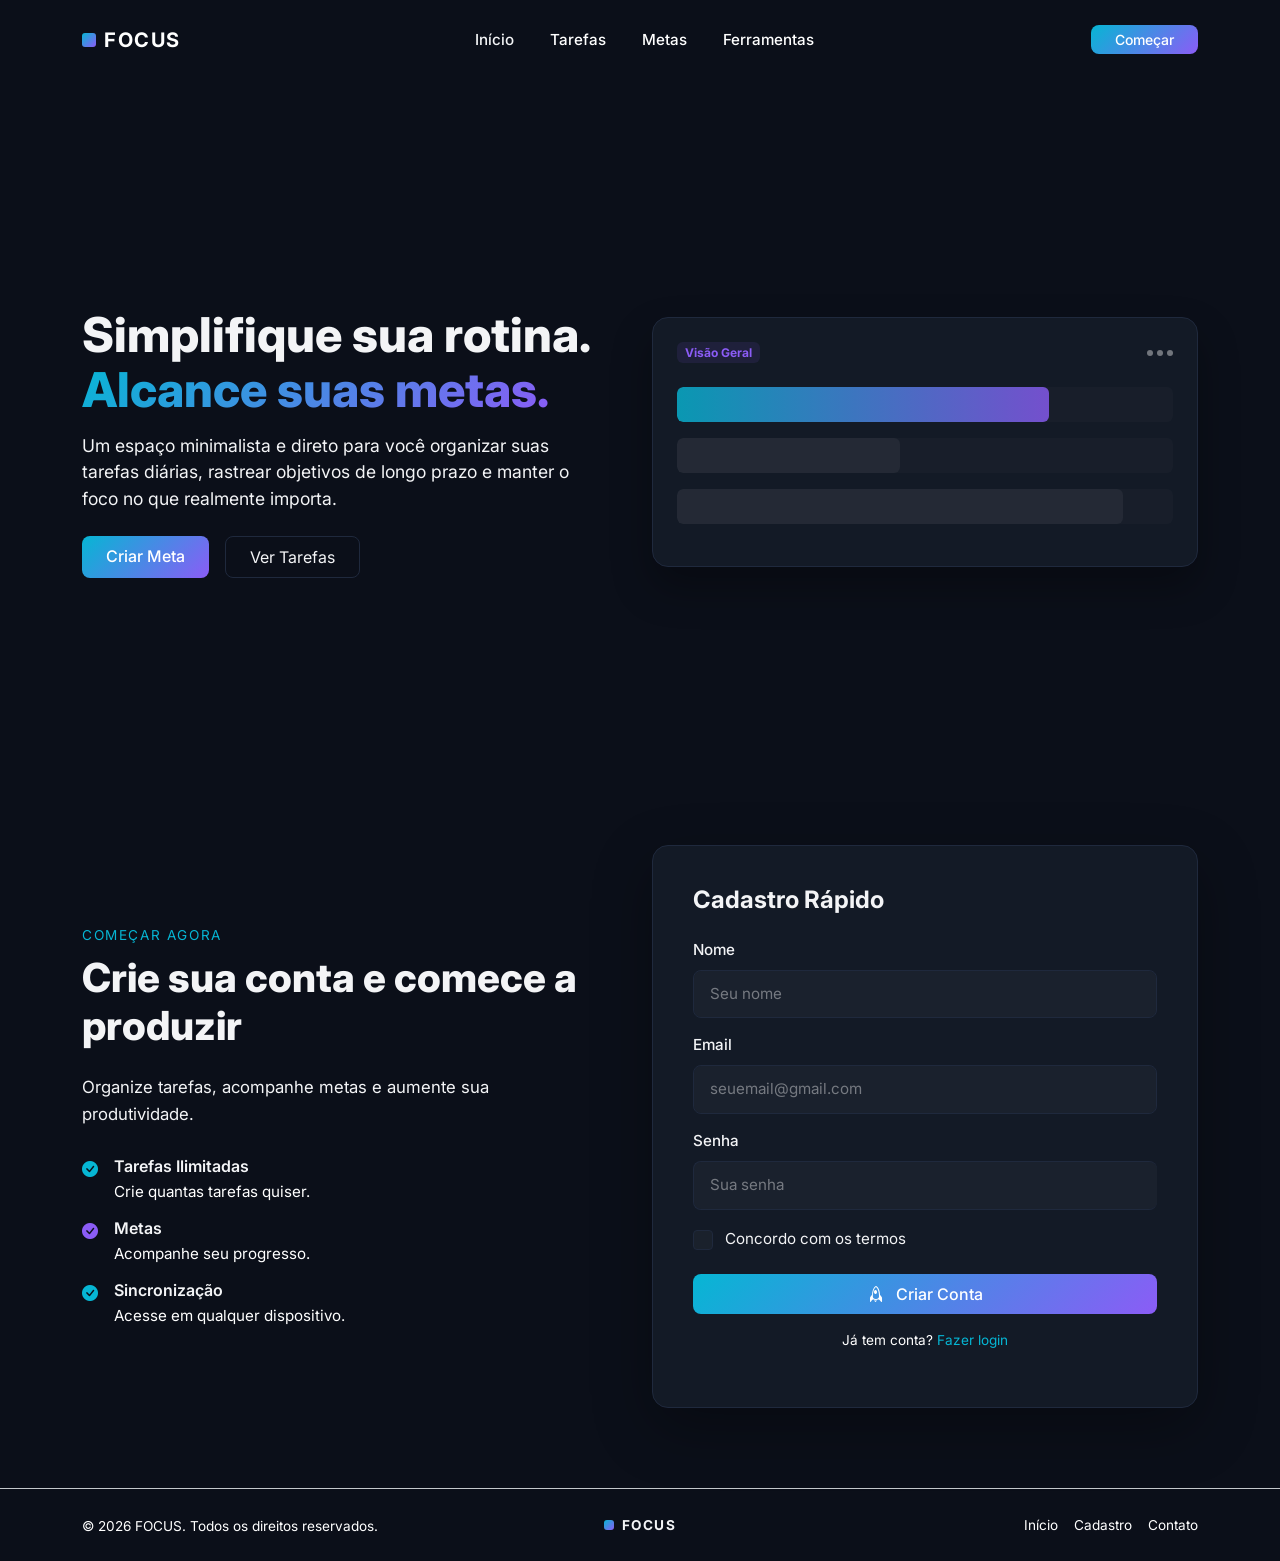
==== index.html @ 80962de4 "Repositório criado" ====
<!DOCTYPE html>
<html lang="pt-BR">

<head>
    <meta charset="UTF-8">
    <meta name="viewport" content="width=device-width, initial-scale=1.0">
    <title>Focus - Tarefas e Metas Pessoais</title>

    <link rel="preconnect" href="https://fonts.googleapis.com">
    <link rel="preconnect" href="https://fonts.gstatic.com" crossorigin>
    <link href="https://fonts.googleapis.com/css2?family=Inter:wght@400;500;600;700;800&display=swap" rel="stylesheet">

    <link href="https://cdn.jsdelivr.net/npm/bootstrap@5.3.2/dist/css/bootstrap.min.css" rel="stylesheet">

    <link href="https://cdn.jsdelivr.net/npm/bootstrap-icons@1.11.1/font/bootstrap-icons.css" rel="stylesheet">

    <link rel="stylesheet" href="style.css">
</head>

<body>

    <nav class="navbar navbar-expand-lg navbar-dark fixed-top custom-navbar">
        <div class="container">
            <a class="navbar-brand d-flex align-items-center" href="#inicio">
                <div class="logo-icon me-2"></div>
                <span class="fw-bold tracking-wider">FOCUS</span>
            </a>
            <button class="navbar-toggler border-0" type="button" data-bs-toggle="collapse" data-bs-target="#navbarNav">
                <span class="navbar-toggler-icon"></span>
            </button>
            <div class="collapse navbar-collapse" id="navbarNav">
                <ul class="navbar-nav mx-auto">
                    <li class="nav-item"><a class="nav-link active" href="#inicio">Início</a></li>
                    <li class="nav-item"><a class="nav-link" href="#tarefas">Tarefas</a></li>
                    <li class="nav-item"><a class="nav-link" href="#metas">Metas</a></li>
                    <li class="nav-item"><a class="nav-link" href="#ferramentas">Ferramentas</a></li>
                </ul>
                <div class="d-flex mt-3 mt-lg-0">
                    <a href="#cadastro" class="btn btn-premium btn-sm px-4 w-100 w-lg-auto">Começar</a>
                </div>
            </div>
        </div>
    </nav>

    <!-- SEÇÃO HOME -->
    <section id="inicio" class="hero-section d-flex align-items-center">
        <div class="container">
            <div class="row align-items-center gy-5">
                <div class="col-lg-6 scroll-reveal">
                    <h1 class="hero-title mb-3">Simplifique sua rotina. <br><span class="text-gradient">Alcance suas
                            metas.</span></h1>
                    <p class="hero-subtitle mb-4">Um espaço minimalista e direto para você organizar suas tarefas
                        diárias, rastrear objetivos de longo prazo e manter o foco no que realmente importa.</p>
                    <div class="d-flex gap-3">
                        <a href="#cadastro" class="btn btn-premium px-4 py-2">Criar Meta</a>
                        <a href="#tarefas" class="btn btn-outline-custom px-4 py-2">Ver Tarefas</a>
                    </div>
                </div>
                <div class="col-lg-6 scroll-reveal">
                    <div class="dashboard-preview p-4">
                        <div class="d-flex justify-content-between align-items-center mb-4">
                            <span class="badge bg-purple-soft">Visão Geral</span>
                            <div class="dots-actions d-flex gap-1">
                                <span class="dot"></span><span class="dot"></span><span class="dot"></span>
                            </div>
                        </div>
                        <div class="preview-row mb-3">
                            <div class="preview-bar visual-glow" style="width: 75%;"></div>
                        </div>
                        <div class="preview-row mb-3">
                            <div class="preview-bar" style="width: 45%;"></div>
                        </div>
                        <div class="preview-row">
                            <div class="preview-bar" style="width: 90%;"></div>
                        </div>
                    </div>
                </div>
            </div>
        </div>
    </section>

    <!-- SEÇÃO CADASTRO -->
    <section id="cadastro" class="section-spacing cadastro-section">
        <div class="container">
            <div class="row align-items-center gy-5">

                <!-- Informações -->
                <div class="col-lg-6 scroll-reveal">
                    <span class="text-uppercase tracking-wider text-cyan font-sm d-block mb-2">
                        Começar Agora
                    </span>

                    <h2 class="section-title mb-4">
                        Crie sua conta e comece a produzir
                    </h2>

                    <p class="cadastro-subtitle mb-4">
                        Organize tarefas, acompanhe metas e aumente sua produtividade.
                    </p>

                    <div class="benefits-list">

                        <div class="benefit-item d-flex gap-3 mb-3">
                            <i class="bi bi-check-circle-fill text-cyan"></i>
                            <div>
                                <h5 class="mb-1">Tarefas Ilimitadas</h5>
                                <p class="mb-0">Crie quantas tarefas quiser.</p>
                            </div>
                        </div>

                        <div class="benefit-item d-flex gap-3 mb-3">
                            <i class="bi bi-check-circle-fill text-purple"></i>
                            <div>
                                <h5 class="mb-1">Metas</h5>
                                <p class="mb-0">Acompanhe seu progresso.</p>
                            </div>
                        </div>

                        <div class="benefit-item d-flex gap-3">
                            <i class="bi bi-check-circle-fill text-cyan"></i>
                            <div>
                                <h5 class="mb-1">Sincronização</h5>
                                <p class="mb-0">Acesse em qualquer dispositivo.</p>
                            </div>
                        </div>

                    </div>
                </div>

                <!-- Formulário -->
                <div class="col-lg-6 scroll-reveal">
                    <div class="cadastro-form-container">

                        <div class="cadastro-form">

                            <h3 class="form-title mb-4">
                                Cadastro Rápido
                            </h3>

                            <div class="form-group mb-3">
                                <label class="form-label">Nome</label>

                                <input type="text" class="form-control form-control-custom" id="name"
                                    placeholder="Seu nome">
                            </div>

                            <div class="form-group mb-3">
                                <label class="form-label">Email</label>

                                <input type="email" class="form-control form-control-custom" id="email"
                                    placeholder="seuemail@gmail.com">
                            </div>

                            <div class="form-group mb-3">
                                <label class="form-label">Senha</label>

                                <div class="input-group">
                                    <input style="color: white;" type="password"
                                        class="form-control form-control-custom" id="senha" placeholder="Sua senha">


                                </div>
                            </div>

                            <div class="form-check mb-4">
                                <input class="form-check-input" type="checkbox">

                                <label class="form-check-label">
                                    Concordo com os termos
                                </label>
                            </div>

                            <button onclick="cadastrar()" class="btn btn-premium w-100 py-2 mb-3">
                                <i class="bi bi-rocket me-2"></i>
                                Criar Conta
                            </button>

                            <p class="text-center text-muted font-sm">
                                Já tem conta?
                                <a href="./pages/login.html" class="link-highlight">
                                    Fazer login
                                </a>
                            </p>

                        </div>

                    </div>
                </div>

            </div>
        </div>
    </section>

    <!-- RODAPÉ -->
    <footer class="py-4 border-top border-secondary-subtle">
        <div class="container">
            <div class="row align-items-center gy-3">
                <div class="col-md-4 text-center text-md-start">
                    <span class="font-sm text-muted">&copy; 2026 FOCUS. Todos os direitos reservados.</span>
                </div>
                <div class="col-md-4 text-center">
                    <div class="d-flex justify-content-center gap-2">
                        <div class="logo-icon logo-sm"></div>
                        <span class="fw-bold font-sm tracking-wider">FOCUS</span>
                    </div>
                </div>
                <div class="col-md-4 text-center text-md-end">
                    <div class="footer-links d-flex justify-content-center justify-content-md-end gap-3">
                        <a href="#inicio" class="font-sm text-muted text-decoration-none">Início</a>
                        <a href="#cadastro" class="font-sm text-muted text-decoration-none">Cadastro</a>
                        <a href="#contato" class="font-sm text-muted text-decoration-none">Contato</a>
                    </div>
                </div>
            </div>
        </div>
    </footer>
    <!-- ALERTA -->
    <div style="display: none;" class="custom-alert alert-success-custom" id="alertBox">

        <div class="d-flex align-items-center gap-3">
            <i class="bi bi-check-circle-fill"></i>

            <div>
                <h6 class="mb-1">Conta criada com sucesso.</h6>
                <p class="mb-0">Vamos te direcionar para o login principal!</p>
            </div>
        </div>

        <button class="btn-close-alert" onclick="fecharAlert()">
            <i class="bi bi-x-lg"></i>
        </button>

    </div>

    <!-- ALERTA ERRO -->
    <div style="display: none;" class="custom-alert alert-error-custom" id="alertErro">

        <div class="d-flex align-items-center gap-3">
            <i class="bi bi-x-circle-fill"></i>

            <div>
                <h6 class="mb-1">Erro</h6>
                <p class="mb-0">Preencha todas as Informações por gentileza.
                </p>
            </div>
        </div>

        <button class="btn-close-alert" onclick="fecharErro()">
            <i class="bi bi-x-lg"></i>
        </button>

    </div>
    <script src="https://cdn.jsdelivr.net/npm/bootstrap@5.3.2/dist/js/bootstrap.bundle.min.js"></script>
    <script src="script.js"></script>

</body>

</html>
---- style.css ----
/* --- CONFIGURAÇÕES GERAIS E PALETA DE CORES --- */
:root {
  --bg-main: #0b0f19; /* Fundo escuro premium */
  --bg-card: #131a26; /* Superfície dos cards */
  --text-primary: #f3f4f6; /* Branco suave */
  --text-muted: #9ca3af; /* Cinza intermediário */
  --color-cyan: #06b6d4; /* Detalhe Ciano */
  --color-purple: #8b5cf6; /* Detalhe Roxo */
  --border-color: #1f293d; /* Bordas sutis */
}

html {
  scroll-behavior: smooth;
}

body {
  background-color: var(--bg-main);
  color: var(--text-primary);
  font-family:
    "Inter",
    -apple-system,
    sans-serif;
  overflow-x: hidden;
}

/* --- UTILITÁRIOS VISUAIS --- */
.text-gradient {
  background: linear-gradient(135deg, var(--color-cyan), var(--color-purple));
  -webkit-background-clip: text;
  -webkit-text-fill-color: transparent;
}

.tracking-wider {
  letter-spacing: 0.1rem;
}
.font-sm {
  font-size: 0.85rem;
}
.section-spacing {
  padding: 80px 0;
}
.text-muted {
  color: #ffffff !important;
}

/* Badges Soft */
.bg-cyan-soft {
  background-color: rgba(6, 182, 212, 0.1);
  color: var(--color-cyan);
}
.bg-purple-soft {
  background-color: rgba(139, 92, 246, 0.1);
  color: var(--color-purple);
}
.bg-blue-soft {
  background-color: rgba(59, 130, 246, 0.1);
  color: #3b82f6;
}

/* --- NAVBAR DINÂMICA --- */
.custom-navbar {
  background-color: transparent;
  transition: all 0.3s ease;
  padding: 20px 0;
  border-bottom: 1px solid transparent;
}

.custom-navbar.scrolled {
  background-color: rgba(11, 15, 25, 0.85);
  backdrop-filter: blur(12px);
  padding: 12px 0;
  border-bottom: 1px solid var(--border-color);
}

.logo-icon {
  width: 14px;
  height: 14px;
  background: linear-gradient(135deg, var(--color-cyan), var(--color-purple));
  border-radius: 3px;
}
.logo-sm {
  width: 10px;
  height: 10px;
  margin-top: 5px;
}

.navbar-nav .nav-link {
  color: #ffffff;
  font-size: 0.95rem;
  font-weight: 500;
  transition: color 0.2s ease;
  margin: 0 10px;
}

.navbar-nav .nav-link:hover,
.navbar-nav .nav-link.active {
  color: var(--text-primary);
}

/* --- BOTÕES --- */
.btn-premium {
  background: linear-gradient(135deg, var(--color-cyan), var(--color-purple));
  color: #fff;
  border: none;
  border-radius: 8px;
  font-weight: 500;
  transition:
    transform 0.2s ease,
    box-shadow 0.2s ease;
}

.btn-premium:hover {
  transform: translateY(-1px);
  box-shadow: 0 4px 20px rgba(6, 182, 212, 0.25);
  color: #fff;
}

.btn-outline-custom {
  background-color: transparent;
  color: var(--text-primary);
  border: 1px solid var(--border-color);
  border-radius: 8px;
  transition:
    background-color 0.2s ease,
    border-color 0.2s ease;
}

.btn-outline-custom:hover {
  background-color: rgba(255, 255, 255, 0.03);
  border-color: var(--text-muted);
  color: #fff;
}

/* --- HERO SECTION --- */
.hero-section {
  min-height: 85vh;
  padding-top: 120px;
}

.hero-title {
  font-size: 3rem;
  font-weight: 800;
  line-height: 1.15;
}

.hero-subtitle {
  font-size: 1.1rem;
  max-width: 500px;
}

/* Painel de Preview Simulado */
.dashboard-preview {
  background-color: var(--bg-card);
  border: 1px solid var(--border-color);
  border-radius: 16px;
  min-height: 250px;
  box-shadow: 0 20px 40px rgba(0, 0, 0, 0.3);
}

.preview-row {
  background-color: rgba(255, 255, 255, 0.02);
  height: 35px;
  border-radius: 6px;
  overflow: hidden;
  position: relative;
}

.preview-bar {
  height: 100%;
  background-color: rgba(255, 255, 255, 0.05);
  border-radius: 6px;
  transition: width 1s ease;
}

.preview-bar.visual-glow {
  background: linear-gradient(90deg, var(--color-cyan), var(--color-purple));
  opacity: 0.8;
}

.dot {
  width: 6px;
  height: 6px;
  background-color: #ffffff;
  border-radius: 50%;
  opacity: 0.4;
}

/* --- CARDS DE ESTATÍSTICA --- */
.stat-card {
  background-color: var(--bg-card);
  border: 1px solid var(--border-color);
  border-radius: 12px;
}

.stat-number {
  font-size: 2rem;
  font-weight: 700;
  margin-bottom: 4px;
}

/* --- TAREFAS --- */
.task-card {
  background-color: var(--bg-card);
  border: 1px solid var(--border-color);
  border-radius: 12px;
  transition:
    transform 0.25s ease,
    border-color 0.25s ease;
}

.task-card:hover {
  transform: translateY(-4px);
  border-color: rgba(6, 182, 212, 0.3);
}

.priority-indicator {
  font-size: 0.75rem;
  font-weight: 600;
  padding: 2px 8px;
  border-radius: 20px;
}
.priority-indicator.high {
  background-color: rgba(239, 68, 68, 0.1);
  color: #ef4444;
}
.priority-indicator.medium {
  background-color: rgba(245, 158, 11, 0.1);
  color: #f59e0b;
}
.priority-indicator.low {
  background-color: rgba(16, 185, 129, 0.1);
  color: #10b981;
}

.task-title {
  font-size: 1.15rem;
  font-weight: 600;
  margin-bottom: 8px;
}

.task-desc {
  font-size: 0.95rem;
  line-height: 1.5;
  color: #ffffff;
}

.btn-done {
  background: none;
  border: none;
  color: #ffffff;
  font-size: 0.85rem;
  font-weight: 500;
  transition: color 0.2s ease;
}

.btn-done:hover {
  color: var(--color-cyan);
}

.custom-progress {
  background-color: #1f293d;
  border-radius: 20px;
}
.custom-bg-cyan {
  background-color: var(--color-cyan);
}
.custom-bg-purple {
  background-color: var(--color-purple);
}

/* --- METAS --- */
.goal-card {
  background-color: var(--bg-card);
  border: 1px solid var(--border-color);
  border-radius: 14px;
}

.goal-title {
  font-size: 1.2rem;
  font-weight: 600;
}

/* Mini gráfico simulado */
.fake-chart {
  height: 60px;
  border-bottom: 1px solid var(--border-color);
}

.chart-bar {
  width: 16%;
  background-color: rgba(255, 255, 255, 0.04);
  border-radius: 4px 4px 0 0;
  transition: background-color 0.3s ease;
}

.chart-bar.active {
  background: linear-gradient(
    to top,
    rgba(6, 182, 212, 0.2),
    var(--color-cyan)
  );
}

/* --- FERRAMENTAS --- */
.tool-card {
  background-color: var(--bg-card);
  border: 1px solid var(--border-color);
  border-radius: 12px;
  transition: background-color 0.2s ease;
}

.tool-card:hover {
  background-color: rgba(19, 26, 38, 0.6);
}

.tool-icon {
  font-size: 1.5rem;
  width: 45px;
  height: 45px;
  background-color: rgba(255, 255, 255, 0.02);
  border-radius: 8px;
  display: flex;
  align-items: center;
  justify-content: center;
}

/* --- ANIMAÇÃO DE REVEAL (JS) --- */
.scroll-reveal {
  opacity: 0;
  transform: translateY(20px);
  transition:
    opacity 0.6s cubic-bezier(0.16, 1, 0.3, 1),
    transform 0.6s cubic-bezier(0.16, 1, 0.3, 1);
}

.scroll-reveal.visible {
  opacity: 1;
  transform: translateY(0);
}

/* --- SEÇÃO CADASTRO --- */
.cadastro-section {
  background-color: var(--bg-main);
  min-height: auto;
}

.cadastro-info h2 {
  font-size: 2.5rem;
  font-weight: 800;
  line-height: 1.2;
}

.cadastro-subtitle {
  font-size: 1.05rem;
  line-height: 1.6;
  max-width: 500px;
}

.benefits-list {
  margin-top: 30px;
}

.benefit-item {
  transition: transform 0.3s ease;
}

.benefit-item:hover {
  transform: translateX(8px);
}

.benefit-icon {
  font-size: 1.5rem;
  min-width: 30px;
}

.benefit-item h5 {
  font-size: 1rem;
  font-weight: 600;
  color: var(--text-primary);
}

.benefit-item p {
  font-size: 0.95rem;
  color: #ffffff;
}

.text-cyan {
  color: var(--color-cyan) !important;
}

.text-purple {
  color: var(--color-purple) !important;
}

/* --- FORMULÁRIO CADASTRO --- */
.cadastro-form-container {
  background-color: var(--bg-card);
  border: 1px solid var(--border-color);
  border-radius: 16px;
  padding: 40px;
  box-shadow: 0 20px 60px rgba(0, 0, 0, 0.3);
}

.form-title {
  font-size: 1.5rem;
  font-weight: 700;
  color: var(--text-primary);
}

.form-group {
  position: relative;
}

.form-label {
  font-size: 0.95rem;
  font-weight: 500;
  color: var(--text-primary);
  margin-bottom: 8px;
  display: block;
}

.form-control-custom,
.form-select-custom {
  background-color: rgba(255, 255, 255, 0.03);
  border: 1px solid var(--border-color);
  border-radius: 8px;
  color: var(--text-primary);
  padding: 12px 16px;
  font-size: 0.95rem;
  transition: all 0.3s ease;
}

.form-control-custom:focus,
.form-select-custom:focus {
  background-color: rgba(255, 255, 255, 0.05);
  border-color: var(--color-cyan);
  box-shadow: 0 0 0 3px rgba(6, 182, 212, 0.1);
  outline: none;
}

.form-control-custom::placeholder {
  color: rgba(255, 255, 255, 0.4);
}

.input-group .form-control-custom {
  border-right: none;
}

.btn-toggle-password {
  background-color: rgba(255, 255, 255, 0.03);
  border: 1px solid var(--border-color);
  border-left: none;
  border-radius: 0 8px 8px 0;
  color: var(--text-muted);
  padding: 12px 16px;
  transition: all 0.3s ease;
}

.btn-toggle-password:hover {
  background-color: rgba(255, 255, 255, 0.05);
  color: var(--color-cyan);
}

.form-hint {
  display: block;
  margin-top: 6px;
  font-size: 0.8rem;
  color: rgba(255, 255, 255, 0.6);
}

.form-check-input {
  background-color: rgba(255, 255, 255, 0.03);
  border: 1px solid var(--border-color);
  width: 20px;
  height: 20px;
  cursor: pointer;
  transition: all 0.2s ease;
}

.form-check-input:checked {
  background-color: var(--color-cyan);
  border-color: var(--color-cyan);
}

.form-check-input:focus {
  box-shadow: 0 0 0 3px rgba(6, 182, 212, 0.2);
}

.form-check-label {
  font-size: 0.95rem;
  margin-left: 8px;
  cursor: pointer;
  line-height: 1.5;
}

.link-highlight {
  color: var(--color-cyan);
  text-decoration: none;
  transition: color 0.2s ease;
}

.link-highlight:hover {
  color: var(--color-purple);
  text-decoration: underline;
}

/* --- DIVIDER --- */
.divider-or {
  position: relative;
  text-align: center;
  margin: 24px 0;
}

.divider-or::before {
  content: "";
  position: absolute;
  top: 50%;
  left: 0;
  right: 0;
  height: 1px;
  background-color: var(--border-color);
  z-index: 0;
}

.divider-or span {
  background-color: var(--bg-card);
  padding: 0 12px;
  position: relative;
  z-index: 1;
  font-size: 0.9rem;
  color: rgba(255, 255, 255, 0.6);
}

/* --- BOTÕES SOCIAIS --- */
.btn-social-login {
  background-color: rgba(255, 255, 255, 0.03);
  border: 1px solid var(--border-color);
  color: var(--text-primary);
  border-radius: 8px;
  padding: 12px 16px;
  font-weight: 500;
  transition: all 0.3s ease;
}

.btn-social-login:hover {
  background-color: rgba(255, 255, 255, 0.05);
  border-color: var(--color-cyan);
  color: var(--color-cyan);
}

/* --- SECTION TITLE --- */
.section-title {
  font-size: 2.5rem;
  font-weight: 800;
  line-height: 1.2;
}

/* --- RESPONSIVIDADE ADICIONAL --- */
@media (max-width: 768px) {
  .hero-title {
    font-size: 2.2rem;
  }
  .section-spacing {
    padding: 50px 0;
  }
  .custom-navbar {
    background-color: var(--bg-main);
  }
  .cadastro-form-container {
    padding: 30px 20px;
  }
  .cadastro-info h2 {
    font-size: 2rem;
  }
  .section-title {
    font-size: 2rem;
  }
}
.custom-alert {
  position: fixed;
  top: 20px;
  right: 20px;
  z-index: 9999;

  width: 350px;
  padding: 16px 20px;

  border-radius: 16px;

  display: flex;
  justify-content: space-between;
  align-items: center;

  backdrop-filter: blur(10px);

  border: 1px solid rgba(255, 255, 255, 0.1);

  animation: alertShow 0.4s ease;
}

.custom-alert i {
  font-size: 1.2rem;
}

.custom-alert h6 {
  margin: 0;
  font-weight: 600;
}

.custom-alert p {
  margin: 0;
  font-size: 0.9rem;
  opacity: 0.8;
}

.alert-success-custom {
  background: rgba(0, 255, 170, 0.08);
  border-color: rgba(0, 255, 170, 0.2);
}

.alert-error-custom {
  background: rgba(255, 70, 70, 0.08);
  border-color: rgba(255, 70, 70, 0.2);
}

.alert-warning-custom {
  background: rgba(255, 200, 0, 0.08);
  border-color: rgba(255, 200, 0, 0.2);
}

.btn-close-alert {
  background: transparent;
  border: none;
  color: white;
  font-size: 1rem;
}

@keyframes alertShow {
  from {
    opacity: 0;
    transform: translateX(100px);
  }

  to {
    opacity: 1;
    transform: translateX(0);
  }
}
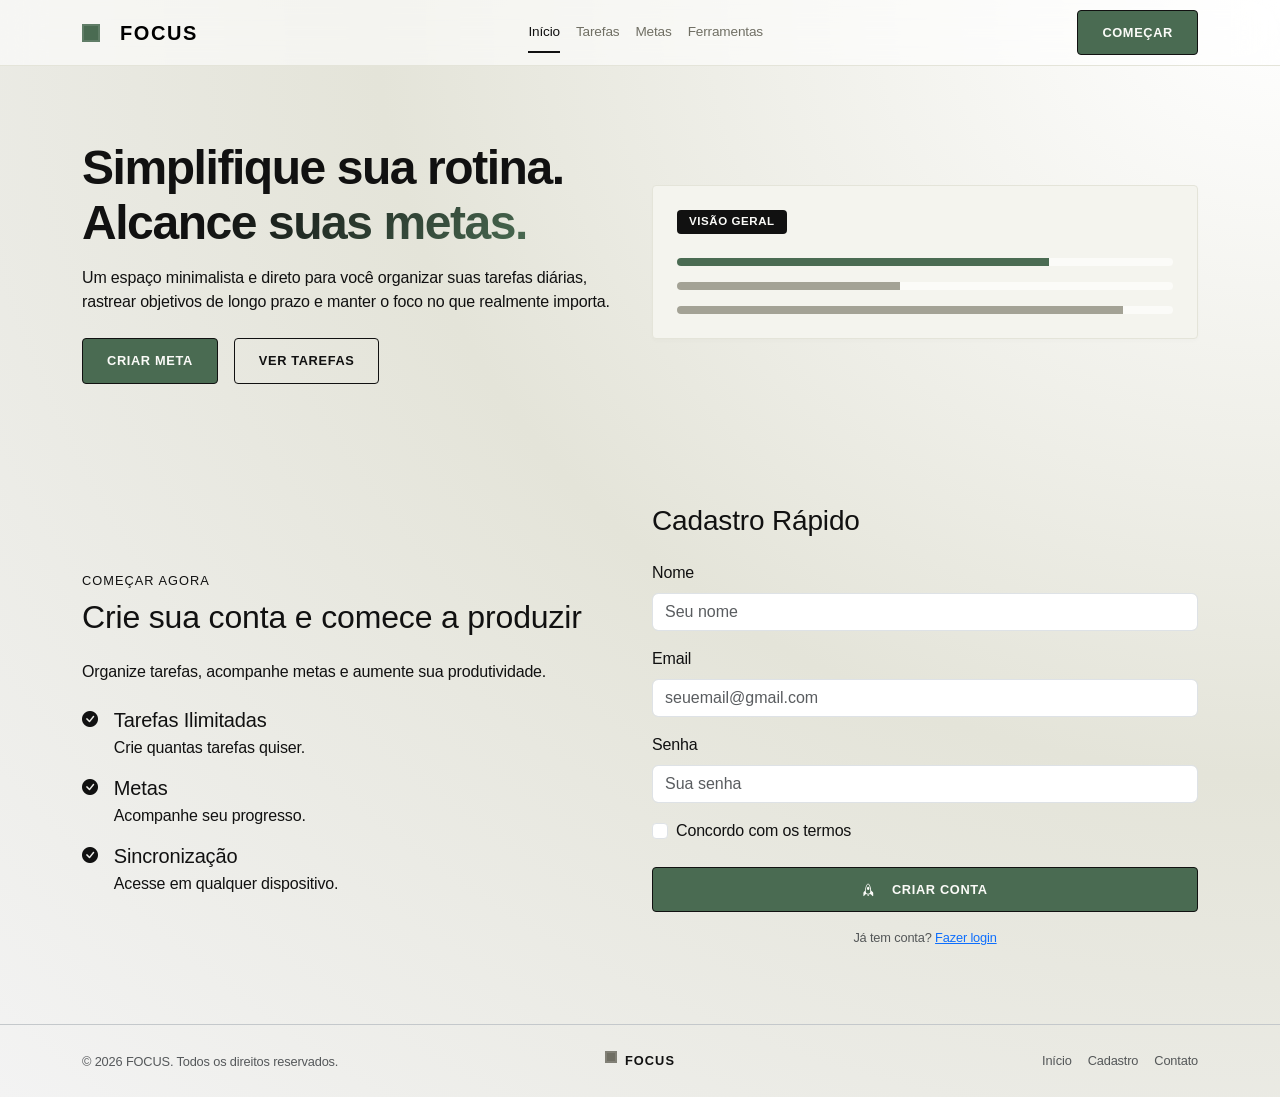
==== commit e7b243a6: "Melhorias no designer junto com uma otimização no css." ====
--- a/index.html
+++ b/index.html
@@ -14,7 +14,8 @@
 
     <link href="https://cdn.jsdelivr.net/npm/bootstrap-icons@1.11.1/font/bootstrap-icons.css" rel="stylesheet">
 
-    <link rel="stylesheet" href="style.css">
+
+    <link rel="stylesheet" href="./home/home.css">
 </head>
 
 <body>
@@ -23,9 +24,11 @@
         <div class="container">
             <a class="navbar-brand d-flex align-items-center" href="#inicio">
                 <div class="logo-icon me-2"></div>
-                <span class="fw-bold tracking-wider">FOCUS</span>
+                <span class="fw-bold tracking-wider text-black">FOCUS</span>
             </a>
-            <button class="navbar-toggler border-0" type="button" data-bs-toggle="collapse" data-bs-target="#navbarNav">
+
+            <button style="background-color:#4a6b52;" class="navbar-toggler border-0" type="button"
+                data-bs-toggle="collapse" data-bs-target="#navbarNav">
                 <span class="navbar-toggler-icon"></span>
             </button>
             <div class="collapse navbar-collapse" id="navbarNav">
--- a/home/home.css
+++ b/home/home.css
@@ -0,0 +1,561 @@
+/* ==========================================================================
+   FOCUS STUDIOS — PREMIUM MOSS, BEIGE & CREAM EDITORIAL THEME
+   ========================================================================== */
+
+:root {
+  /* Paleta Orgânica, Confortável e de Alto Impacto */
+  --bg-app: #fbfbf8; /* Branco Creme (Fundo quente, limpo e confortável) */
+  --bg-card: #f4f4ee; /* Bege Suave (Contraste elegante para os cards) */
+  --bg-white: #ffffff; /* Blanco Puro para foco cirúrgico em inputs/previews */
+
+  --border-ui: #e4e4d9; /* Linhas finas e discretas estruturais */
+  --border-ui-focus: #000000; /* Foco em Preto Absoluto */
+
+  /* Identidade Visual: Verde Musgo + Black */
+  --brand-primary: #111111; /* Preto Absoluto para comandos e textos principais */
+  --brand-primary-hover: #2a2a26; /* Preto suavizado para hover */
+  --brand-moss: #4a6b52; /* Verde Musgo Principal para sotaques e energia */
+  --brand-moss-glow: #628c6d; /* Verde Musgo Claro para destaques */
+  --brand-secondary: #706f64; /* Cinza acastanhado para suporte */
+
+  /* Tipografia e Legibilidade Clássica */
+  --text-main: #111111; /* Texto principal em preto puro */
+  --text-muted: #706f64; /* Tom médio para descrições */
+  --text-light: #a3a295; /* Tom claro para detalhes menores */
+
+  /* Sombras Arquitetônicas Limpas */
+  --shadow-sm: 0 2px 4px rgba(17, 17, 17, 0.02);
+  --shadow-md: 0 8px 20px rgba(17, 17, 17, 0.04);
+  --shadow-lg: 0 16px 32px rgba(17, 17, 17, 0.06);
+
+  /* Transição Fluida Premium */
+  --transition-subtle: all 0.2s cubic-bezier(0.16, 1, 0.3, 1);
+}
+
+/* ==========================================================================
+   RESET & REESTRUTURAÇÃO VISUAL
+   ========================================================================== */
+* {
+  box-sizing: border-box;
+  margin: 0;
+  padding: 0;
+}
+
+body {
+  background: radial-gradient(
+    ellipse at top right,
+    transparent,
+    #e4e4d9,
+    #f3f3f3
+  );
+  color: var(--text-main) !important;
+  font-family:
+    -apple-system, BlinkMacSystemFont, "Segoe UI", Roboto, Helvetica, Arial,
+    sans-serif;
+  letter-spacing: -0.01em;
+  -webkit-font-smoothing: antialiased;
+  overflow-x: hidden;
+  padding-top: 100px; /* Evita que o topo seja engolido pela Navbar fixa */
+}
+
+/* Compatibilidade com classes antigas de espaçamento */
+.section-spacing {
+  padding: 60px 0;
+}
+
+/* Gradientes Impressionantes mesclando Preto e Verde Musgo */
+.text-gradient,
+.text-gradient-moss {
+  background: linear-gradient(
+    135deg,
+    var(--brand-primary) 30%,
+    var(--brand-moss) 100%
+  );
+  -webkit-background-clip: text;
+  -webkit-text-fill-color: transparent;
+  font-weight: 800;
+}
+
+.tracking-wider {
+  letter-spacing: 0.08em !important;
+  text-transform: uppercase;
+}
+
+.font-sm {
+  font-size: 0.8rem !important;
+}
+
+/* ==========================================================================
+   BADGES & ETIQUETAS ESTILO ALFAIATARIA (Ajustado para compatibilidade)
+   ========================================================================== */
+.custom-badge,
+.custom-badge-moss,
+.bg-purple-soft,
+.badge,
+.pomodoro-popup__label {
+  font-size: 0.72rem !important;
+  font-weight: 600 !important;
+  padding: 6px 12px !important;
+  border-radius: 4px !important;
+  text-transform: uppercase !important;
+  letter-spacing: 0.05em !important;
+  display: inline-flex !important;
+  align-items: center;
+}
+
+/* Padrão de cor unificado para badges secundários */
+.custom-badge,
+.custom-badge-moss,
+.badge:not(.bg-purple-soft) {
+  color: var(--brand-moss) !important;
+  background: rgba(74, 107, 82, 0.08) !important;
+  border: 1px solid rgba(74, 107, 82, 0.2) !important;
+}
+
+/* Badge de Visão Geral em Destaque Dark */
+.bg-purple-soft {
+  color: var(--bg-app) !important;
+  background: var(--brand-primary) !important;
+  border: none !important;
+}
+
+/* ==========================================================================
+   NAVBAR COMPONENT & LOGO REFINADA (EDITORIAL / ART GALLERY)
+   ========================================================================== */
+.custom-navbar {
+  background-color: rgba(
+    255,
+    255,
+    255,
+    0.594
+  ); /* Base do Branco Creme com Blur */
+  backdrop-filter: blur(20px);
+  -webkit-backdrop-filter: blur(20px);
+  border-bottom: 1px solid var(--border-ui) !important;
+  padding: 10px 0 !important;
+  transition: var(--transition-subtle);
+}
+
+.navbar-brand {
+  display: flex;
+  align-items: center;
+  gap: 12px;
+  padding: 0;
+  text-decoration: none !important;
+}
+
+/* Caixa geométrica minimalista aprimorada para a logo */
+.logo-icon {
+  width: 18px;
+  height: 18px;
+  background: var(--brand-moss);
+  border-radius: 0px !important;
+  box-shadow: inset 0 0 0 2px rgba(255, 255, 255, 0.12);
+  position: relative;
+  transition: var(--transition-subtle);
+}
+
+/* Efeito interativo dinâmico premium na logo */
+.navbar-brand:hover .logo-icon {
+  transform: rotate(90deg);
+  background: var(--brand-primary);
+}
+
+.brand-text {
+  font-weight: 800;
+  font-size: 1.15rem;
+  color: var(--brand-primary) !important;
+  letter-spacing: 0.08em;
+  text-transform: uppercase;
+}
+
+.logo-sm {
+  width: 12px;
+  height: 12px;
+  background: var(--brand-secondary);
+}
+
+.custom-navbar .nav-link {
+  color: var(--text-muted) !important;
+  font-size: 0.85rem;
+  font-weight: 500;
+  transition: var(--transition-subtle);
+  position: relative;
+}
+
+.custom-navbar .nav-link:hover,
+.custom-navbar .nav-link.active {
+  color: var(--brand-primary) !important;
+}
+
+/* Linha de ativação sutil em Preto */
+.custom-navbar .nav-link.active::after {
+  content: "";
+  position: absolute;
+  bottom: -2px;
+  left: 8px;
+  width: calc(100% - 16px);
+  height: 2px;
+  background: var(--brand-primary);
+}
+
+/* ==========================================================================
+   BOTÕES (ALTO CONTRASTE SEM EXCESSOS)
+   ========================================================================== */
+.btn-premium,
+.btn-outline-custom,
+.modern-btn,
+.pomodoro-btn {
+  font-size: 0.8rem !important;
+  font-weight: 700 !important;
+  border-radius: 4px !important;
+  padding: 12px 24px !important;
+  transition: var(--transition-subtle) !important;
+  text-transform: uppercase;
+  letter-spacing: 0.05em;
+  display: inline-flex;
+  align-items: center;
+  justify-content: center;
+  gap: 8px;
+}
+
+/* Botão Preto Sólido Principal */
+.btn-premium,
+.cyan-btn,
+.purple-btn,
+.start-btn {
+  background-color: #4a6b52;
+  color: var(--bg-app) !important;
+  border: 1px solid var(--brand-primary) !important;
+  box-shadow: none !important;
+}
+
+.btn-premium:hover,
+.cyan-btn:hover,
+.purple-btn:hover,
+.start-btn:hover {
+  background-color: #4a6b52;
+  border-color: var(--brand-primary-hover) !important;
+  color: var(--bg-white) !important;
+  transform: translateY(-1px);
+}
+
+/* Botão Outline / Secundário */
+.btn-outline-custom,
+.btn-done {
+  background: transparent !important;
+  color: var(--brand-primary) !important;
+  border: 1px solid var(--brand-primary) !important;
+}
+
+.btn-outline-custom:hover {
+  background: var(--brand-primary) !important;
+  color: var(--bg-white) !important;
+}
+
+/* Botões Injetados pelo JavaScript nas Listas Dinâmicas */
+#tasksR button,
+#metasContainer button {
+  background: transparent !important;
+  border: 1px solid var(--border-ui) !important;
+  color: var(--text-muted) !important;
+  font-size: 0.75rem !important;
+  font-weight: 600;
+  padding: 6px 12px !important;
+  border-radius: 4px !important;
+  text-transform: uppercase;
+  transition: var(--transition-subtle);
+}
+
+#tasksR button:hover,
+#metasContainer button:hover {
+  border-color: var(--brand-primary) !important;
+  color: var(--brand-primary) !important;
+  background: var(--bg-card) !important;
+}
+
+/* ==========================================================================
+   CARDS & GRIDS (EFEITO CONTINUO / DIVS DA MESMA COR DO FUNDO)
+   ========================================================================== */
+.hero-section {
+  padding: 40px 0;
+  margin-bottom: 20px;
+}
+
+.hero-title {
+  font-weight: 800;
+  font-size: 3rem;
+  color: var(--brand-primary);
+  line-height: 1.15;
+  margin-bottom: 20px;
+  letter-spacing: -0.03em;
+}
+
+/* Dashboard Preview Unificado com o Fundo */
+.dashboard-preview,
+.modern-form-card,
+.tool-card,
+.task-card,
+.goal-card {
+  background: var(--bg-white) !important; /* Mesma cor base para consistência */
+  border: 1px solid var(--border-ui) !important;
+  border-radius: 4px !important;
+  padding: 28px;
+  box-shadow: var(--shadow-sm);
+  transition: var(--transition-subtle);
+}
+
+.dashboard-preview {
+  background: var(--bg-card) !important; /* Sutil quebra no preview lateral */
+}
+
+.modern-form-card:hover,
+.tool-card:hover,
+.task-card:hover,
+.goal-card:hover {
+  border-color: var(--brand-moss) !important;
+  box-shadow: var(--shadow-md);
+}
+
+/* Skeletons e Barras de Progresso */
+.preview-row {
+  height: 8px;
+  background: var(--bg-app);
+  border-radius: 4px;
+  overflow: hidden;
+}
+
+.preview-bar {
+  height: 100%;
+  background: var(--text-light);
+}
+
+.preview-bar.visual-glow,
+.custom-bg-cyan,
+.progress-bar {
+  background: var(
+    --brand-moss
+  ) !important; /* Barras de progresso com tom musgo corporativo */
+}
+
+.custom-progress {
+  background: var(--border-ui) !important;
+  border-radius: 2px !important;
+}
+
+/* Painel de Estatísticas Limpo e Minimalista */
+.stat-card {
+  background: transparent !important;
+  border-left: 3px solid var(--brand-moss) !important;
+  border-top: none !important;
+  border-right: none !important;
+  border-bottom: none !important;
+  border-radius: 0 !important;
+  padding: 12px 0 12px 20px !important;
+  box-shadow: none !important;
+  text-align: left !important;
+}
+
+.stat-card:hover {
+  padding-left: 26px !important;
+  border-left-color: var(--brand-primary) !important;
+}
+
+.stat-number {
+  font-weight: 800;
+  font-size: 2.4rem;
+  letter-spacing: -0.03em;
+}
+
+/* ==========================================================================
+   FORMULÁRIOS E INPUTS INTERNOS
+   ========================================================================== */
+.form-icon {
+  width: 44px;
+  height: 44px;
+  background: rgba(74, 107, 82, 0.1) !important;
+  border-radius: 4px;
+  font-size: 1.25rem;
+  color: var(--brand-moss) !important;
+  display: flex;
+  align-items: center;
+  justify-content: center;
+}
+
+.form-label-modern {
+  font-size: 0.75rem;
+  font-weight: 700;
+  text-transform: uppercase;
+  letter-spacing: 0.03em;
+  color: var(--brand-primary);
+  margin-bottom: 6px;
+  display: block;
+}
+
+.modern-input {
+  background: var(
+    --bg-app
+  ) !important; /* Invertido para harmonizar com o card branco */
+  border: 1px solid var(--border-ui) !important;
+  border-radius: 4px !important;
+  color: var(--brand-primary) !important;
+  padding: 12px 14px;
+  font-size: 0.9rem;
+  transition: var(--transition-subtle);
+}
+
+.modern-input:focus {
+  border-color: var(--brand-primary) !important;
+  box-shadow: none !important;
+  outline: none;
+}
+
+/* ==========================================================================
+   MELHORIA: NOTIFICAÇÕES FLUTUANTES (BRUTALISMO PREMIUM CLARO)
+   ========================================================================== */
+.custom-alert {
+  position: fixed;
+  bottom: 24px;
+  right: 24px;
+  background: var(--bg-white) !important; /* Base branca pura contrastante */
+  color: var(--brand-primary) !important;
+
+  /* Borda esquerda estrutural agindo como indicador cromático discreto */
+  border-top: none !important;
+  border-right: none !important;
+  border-bottom: none !important;
+  border-left: 4px solid var(--brand-moss) !important;
+
+  border-radius: 2px !important; /* Formato de tag de alfaiataria */
+  padding: 16px 20px;
+  box-shadow:
+    0 10px 30px rgba(17, 17, 17, 0.08),
+    0 1px 3px rgba(17, 17, 17, 0.02);
+  z-index: 1060;
+
+  display: flex;
+  align-items: center;
+  justify-content: space-between;
+  gap: 20px;
+  min-width: 320px;
+  max-width: 420px;
+
+  animation: alertSlideIn 0.3s cubic-bezier(0.16, 1, 0.3, 1) forwards;
+}
+
+.alert-error-custom {
+  background: var(--bg-white) !important;
+  border-left: 4px solid #a74a4a !important; /* Tom vermelho terroso sutil */
+}
+
+.alert-content {
+  display: flex;
+  flex-direction: column;
+  gap: 2px;
+}
+
+.alert-content h6 {
+  color: var(--brand-primary);
+  font-weight: 700;
+  text-transform: uppercase;
+  letter-spacing: 0.05em;
+  font-size: 0.75rem;
+  margin: 0;
+}
+
+.alert-content p {
+  color: var(--text-muted);
+  font-size: 0.8rem;
+  margin: 0;
+  line-height: 1.4;
+}
+
+.btn-close-alert {
+  background: transparent !important;
+  border: none !important;
+  color: var(--text-light) !important;
+  font-size: 1rem !important;
+  padding: 4px !important;
+  cursor: pointer;
+  transition: var(--transition-subtle);
+  display: flex;
+  align-items: center;
+  justify-content: center;
+}
+
+.btn-close-alert:hover {
+  color: var(--brand-primary) !important;
+  transform: scale(1.1);
+}
+
+@keyframes alertSlideIn {
+  from {
+    opacity: 0;
+    transform: translateY(12px) scale(0.98);
+  }
+  to {
+    opacity: 1;
+    transform: translateY(0) scale(1);
+  }
+}
+
+/* ==========================================================================
+   SOLUÇÃO CRÍTICA: OVERLAY E FIXAÇÃO DO MODAL POMODORO
+   ========================================================================== */
+.pomodoro-popup {
+  position: fixed !important;
+  top: 50% !important;
+  left: 50% !important;
+  transform: translate(-50%, -50%) !important;
+  background: var(--bg-app) !important;
+  border: 2px solid var(--brand-primary) !important;
+  border-radius: 4px !important;
+  box-shadow: var(--shadow-lg) !important;
+  padding: 40px !important;
+  z-index: 9999 !important; /* Joga a estrutura por cima de absolutamente qualquer grid */
+  width: 90% !important;
+  max-width: 450px !important;
+  flex-direction: column;
+  align-items: center;
+  justify-content: center;
+}
+
+/* Ajuste de layout interno do card pomodoro */
+.pomodoro-popup__content {
+  text-align: center;
+  width: 100%;
+}
+
+.pomodoro-popup__timer {
+  font-size: 4.5rem;
+  font-weight: 800;
+  font-family: monospace;
+  color: var(--brand-primary);
+  letter-spacing: -0.02em;
+  margin: 20px 0;
+}
+
+.pomodoro-popup__close {
+  position: absolute;
+  top: 15px;
+  right: 15px;
+  background: transparent;
+  border: none;
+  color: var(--text-muted);
+  font-size: 1.25rem;
+  cursor: pointer;
+  transition: var(--transition-subtle);
+}
+
+.pomodoro-popup__close:hover {
+  color: var(--brand-primary);
+}
+
+/* ==========================================================================
+   RESPONSIVIDADE
+   ========================================================================== */
+@media (max-width: 991.98px) {
+  .hero-title {
+    font-size: 2.2rem;
+  }
+}
